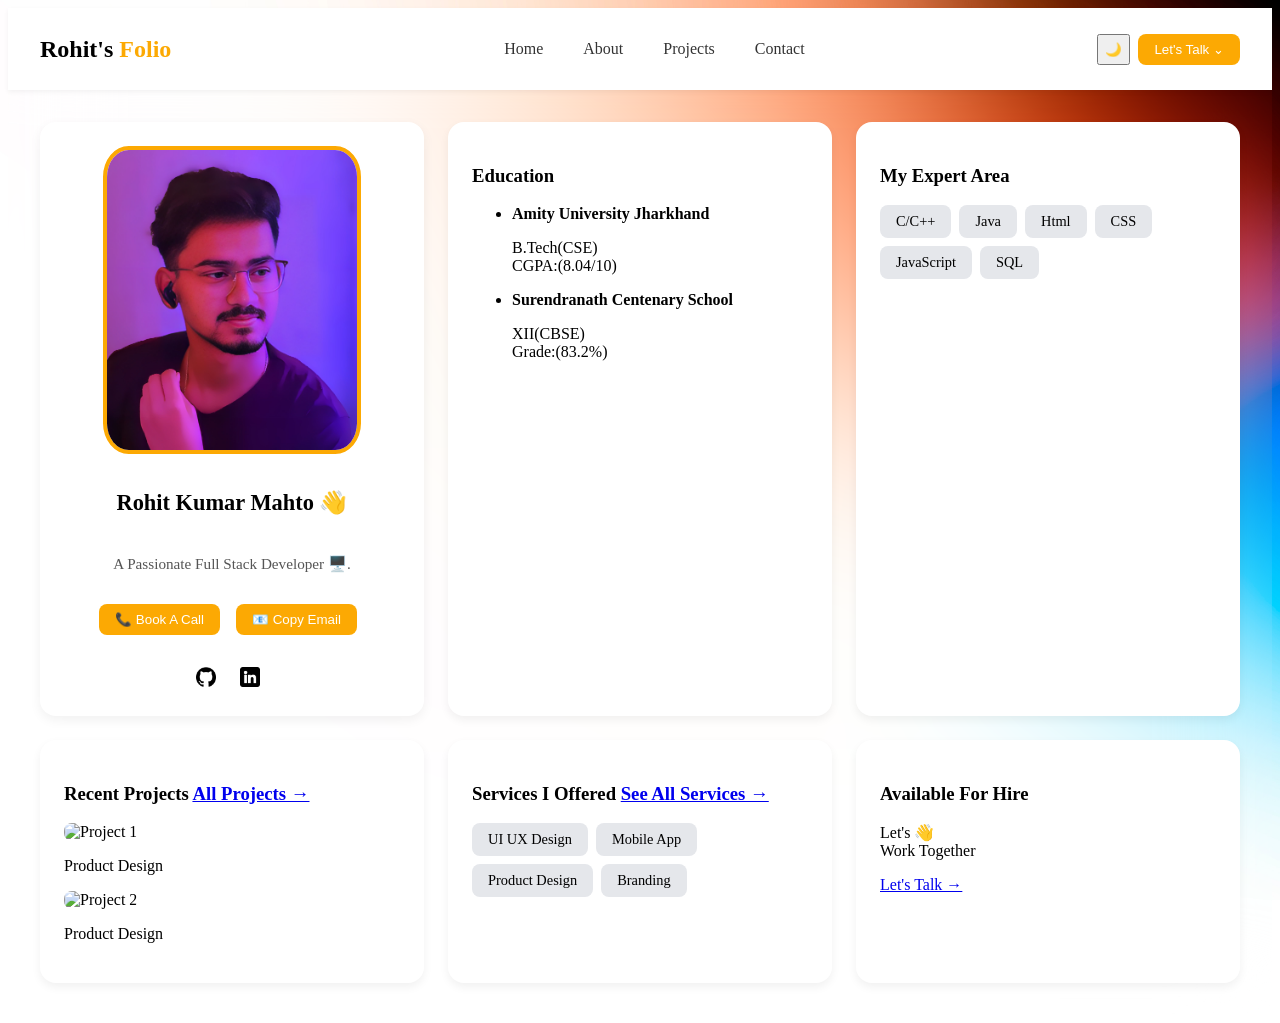
==== index.html @ 96782a8d "Add all the files for the first time" ====
<!DOCTYPE html>
<html lang="en">
  <head>
    <meta charset="UTF-8" />
    <meta name="viewport" content="width=device-width, initial-scale=1.0" />
    <title>Personal Portfolio</title>
    <link rel="stylesheet" href="style.css" />
  </head>
  <body>
    <!-- Navigation Bar -->
    <header class="navbar">
      <div class="logo">Rohit's <span>Folio</span></div>
      <nav>
        <ul class="nav-links">
          <li><a href="index.html">Home</a></li>
          <li><a href="about.html">About</a></li>
          <li><a href="projects.html">Projects</a></li>
          <li><a href="contact.html">Contact</a></li>
        </ul>
      </nav>
      <!-- Dark Mode Toggle + Let's Talk -->
      <div class="header-actions">
        <button id="darkModeToggle">🌙</button>
        <button class="talk-btn">Let's Talk ⌄</button>
      </div>
    </header>

    <!-- Main Section Grid -->
    <main class="main-grid">
      <!-- Profile Card -->
      <section class="card profile">
        <img src="profile.jpeg" alt="Profile Photo" class="profile-img" />
        <h2>Rohit Kumar Mahto 👋</h2>
        <p>A Passionate Full Stack Developer 🖥️.</p>
        <div class="actions">
          <button class="call-btn">📞 Book A Call</button>
          <button class="email-btn">📧 Copy Email</button>
        </div>
        <div class="socials">
          <a href="https://github.com/rohitxtechie"
            ><img
              src="github-logo.png"
              alt="LinkedIn"
              class="github-img"
              style="width: 20px; height: 20px"
          /></a>
          <a href="https://linkedin.com/in/rohitxtechie"
            ><img
              src="linkedin.png"
              alt="LinkedIn"
              class="linkedin-image"
              style="width: 20px; height: 20px"
          /></a>
        </div>
      </section>

      <!-- Work Experience -->
      <section class="card work">
        <h3>Education</h3>
        <ul>
          <li>
            <strong>Amity University Jharkhand</strong>
            <p>B.Tech(CSE) <br />CGPA:(8.04/10)</p>
          </li>
          <li>
            <strong>Surendranath Centenary School</strong>
            <p>XII(CBSE) <br />Grade:(83.2%)</p>
          </li>
        </ul>
      </section>

      <!-- My Expert Area -->
      <section class="card skills">
        <h3>My Expert Area</h3>
        <div class="skills-grid">
          <span>C/C++</span>
          <span>Java</span>
          <span>Html</span>
          <span>CSS</span>
          <span>JavaScript</span>
          <span>SQL</span>
        </div>
      </section>

      <!-- Recent Projects -->
      <section class="card projects">
        <h3>Recent Projects <a href="#">All Projects →</a></h3>
        <div class="project-item">
          <img src="project1.png" alt="Project 1" />
          <p>Product Design</p>
        </div>
        <div class="project-item">
          <img src="project2.png" alt="Project 2" />
          <p>Product Design</p>
        </div>
      </section>

      <!-- Services Offered -->
      <section class="card services">
        <h3>Services I Offered <a href="#">See All Services →</a></h3>
        <div class="services-grid">
          <span>UI UX Design</span>
          <span>Mobile App</span>
          <span>Product Design</span>
          <span>Branding</span>
        </div>
      </section>

      <!-- Work Together Card -->
      <section class="card contact">
        <h3>Available For Hire</h3>
        <p>Let's 👋 <br />Work Together</p>
        <a href="#">Let's Talk →</a>
      </section>
    </main>

    <!-- JavaScript -->
    <script src="backend.js"></script>
  </body>
</html>
---- style.css ----
/* style.css */

/* Animations */
@keyframes fadeInUp {
  from {
    opacity: 0;
    transform: translateY(20px);
  }
  to {
    opacity: 1;
    transform: translateY(0);
  }
}

.card {
  animation: fadeInUp 0.8s ease both;
}

/* Button Hover Effects */
button {
  transition: all 0.3s ease;
}

button:hover {
  transform: translateY(-2px);
  box-shadow: 0 8px 15px rgba(0, 0, 0, 0.1);
  opacity: 0.95;
}

/* Navbar Styles */
.navbar {
  display: flex;
  justify-content: space-between;
  align-items: center;
  padding: 1rem 2rem;
  background-color: #fff;
  box-shadow: 0 2px 5px rgba(0, 0, 0, 0.05);
  position: sticky;
  top: 0;
  z-index: 1000;
}

.logo {
  font-size: 1.5rem;
  font-weight: bold;
}

.logo span {
  color: #fca903;
}

.nav-links {
  list-style: none;
  display: flex;
  gap: 1.5rem;
}

.nav-links a {
  text-decoration: none;
  color: #333;
  font-weight: 500;
  padding: 0.25rem 0.5rem;
  border-radius: 5px;
  transition: background 0.2s;
}

.nav-links li a:hover,
.nav-links li a.active {
  background: #fca903;
  color: white;
}

.header-actions {
  display: flex;
  gap: 0.5rem;
}

.talk-btn {
  background-color: #fca903;
  color: white;
  padding: 0.5rem 1rem;
  border: none;
  border-radius: 0.5rem;
  cursor: pointer;
}

body {
  background-image: url("lightblend.jpg");
  background-attachment: fixed;
  backdrop-filter: blur(50px);
  background-size: 100% 100%;
}
/* Main Grid Layout */
.main-grid {
  display: grid;
  gap: 1.5rem;
  grid-template-columns: repeat(auto-fit, minmax(320px, 1fr));
  padding: 2rem;
}

.card {
  background: white;
  border-radius: 1rem;
  padding: 1.5rem;
  box-shadow: 0 4px 10px rgba(0, 0, 0, 0.06);
}

.profile {
  text-align: center;
  padding: 1.5rem;
  background: white;
  border-radius: 1rem;
  box-shadow: 0 4px 12px rgba(0, 0, 0, 0.06);
  display: flex;
  flex-direction: column;
  align-items: center;
  gap: 1rem;
}

.profile-img {
  width: 250px;
  height: 300px;
  border-radius: 10%;
  object-fit: cover;
  object-position: 30% 20%;
  border: 4px solid #fca903;
}

.profile h2 {
  font-size: 1.4rem;
  margin-bottom: 0.5rem;
}

.profile p {
  font-size: 0.95rem;
  color: #555;
}

.actions {
  display: flex;
  gap: 0.5rem;
  flex-wrap: wrap;
  justify-content: center;
}

.call-btn,
.email-btn {
  background: #fca903;
  color: white;
  border: none;
  padding: 0.5rem 1rem;
  border-radius: 0.5rem;
  cursor: pointer;
}

.socials {
  display: flex;
  gap: 1rem;
  justify-content: center;
  flex-wrap: wrap;
  margin-top: 1rem;
}

.socials a {
  text-decoration: none;
  font-size: 1.2rem;
  color: #fca903;
}

.actions button {
  margin-right: 0.5rem;
  padding: 0.5rem 1rem;
  border: none;
  border-radius: 0.5rem;
  cursor: pointer;
  background: #fca903;
  color: white;
}

.socials a {
  margin-right: 0.5rem;
  text-decoration: none;
  color: #fca903;
}

.skills-grid,
.services-grid {
  display: flex;
  flex-wrap: wrap;
  gap: 0.5rem;
  margin-top: 1rem;
}

.skills-grid span,
.services-grid span {
  background: #e5e7eb;
  padding: 0.5rem 1rem;
  border-radius: 0.5rem;
  font-size: 0.9rem;
}

.project-item {
  margin-top: 1rem;
}

.project-item img {
  width: 100%;
  border-radius: 0.5rem;
}

/* Dark Mode */
body.dark {
  background: #111827;
  color: #e5e7eb;
}

body.dark .card {
  background: #1f2937;
}

body.dark .navbar {
  background-color: #1f2937;
}

body.dark .nav-links a {
  color: #e5e7eb;
}

body.dark .talk-btn {
  background-color: #fca903;
}

body.dark .skills-grid span,
body.dark .services-grid span {
  background: #374151;
  color: #f9fafb;
}
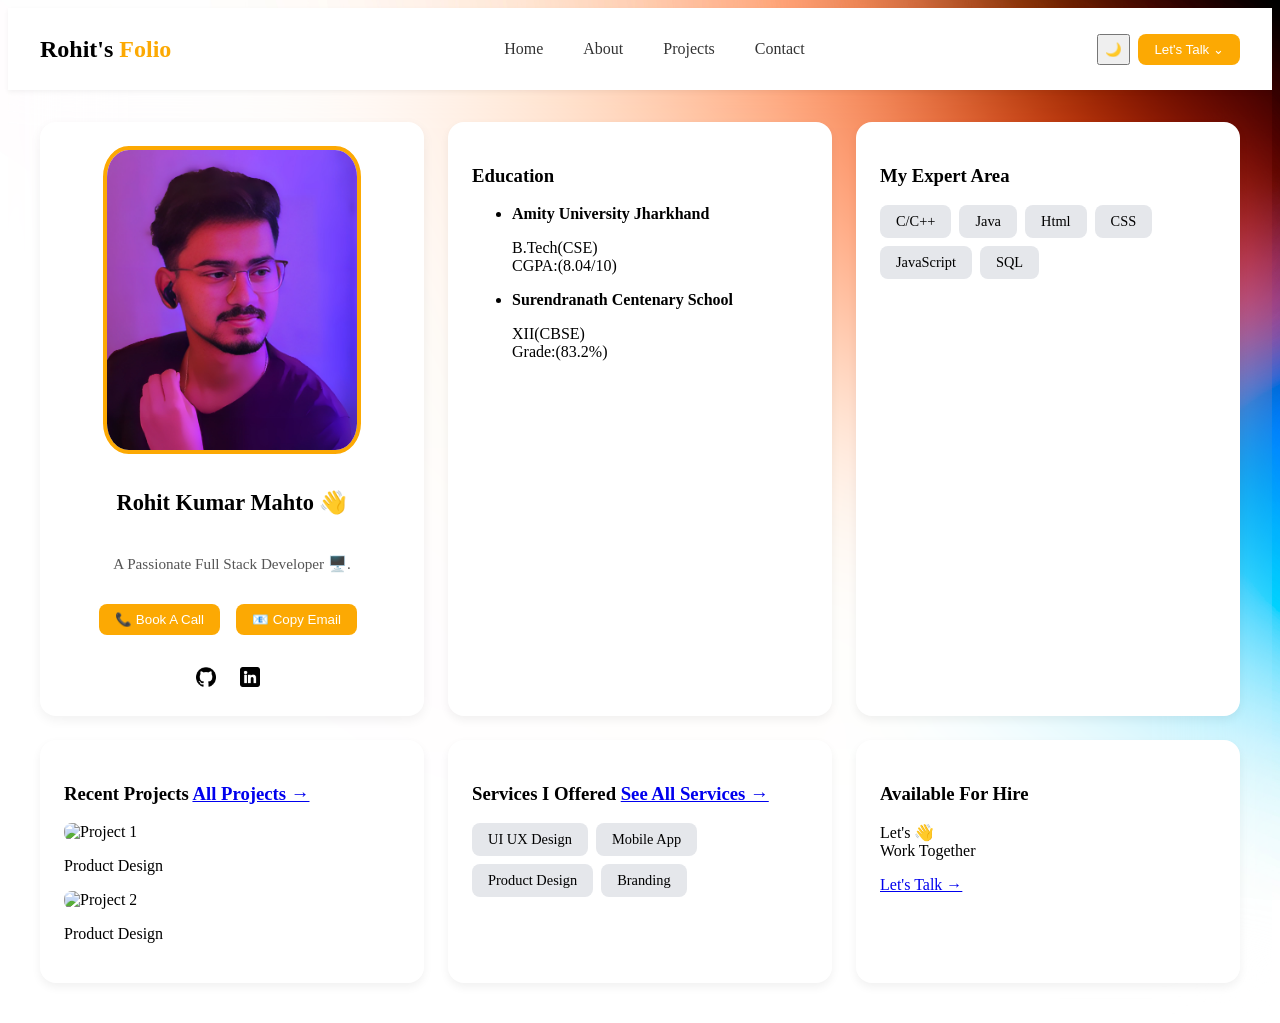
==== commit 8e0c52e0: "Made more respoonsive and mobile Friendly" ====
--- a/index.html
+++ b/index.html
@@ -10,8 +10,18 @@
     <!-- Navigation Bar -->
     <header class="navbar">
       <div class="logo">Rohit's <span>Folio</span></div>
+      <div
+        class="hamburger"
+        id="hamburgerMenu"
+        aria-label="Open navigation"
+        tabindex="0"
+      >
+        <span></span>
+        <span></span>
+        <span></span>
+      </div>
       <nav>
-        <ul class="nav-links">
+        <ul class="nav-links" id="navLinks">
           <li><a href="index.html">Home</a></li>
           <li><a href="about.html">About</a></li>
           <li><a href="projects.html">Projects</a></li>
--- a/style.css
+++ b/style.css
@@ -235,3 +235,144 @@
   background: #374151;
   color: #f9fafb;
 }
+
+/* --- Responsive Improvements --- */
+@media (max-width: 1024px) {
+  .navbar {
+    padding: 1rem;
+  }
+  .main-grid {
+    padding: 1rem;
+    gap: 1rem;
+  }
+  .profile-img {
+    width: 180px;
+    height: 200px;
+  }
+}
+
+@media (max-width: 768px) {
+  .navbar {
+    flex-direction: column;
+    align-items: flex-start;
+    gap: 0.5rem;
+    padding: 0.5rem 1rem;
+  }
+  .nav-links {
+    flex-direction: column;
+    gap: 0.5rem;
+    width: 100%;
+    display: none;
+    background: #fff;
+    position: absolute;
+    top: 60px;
+    left: 0;
+    box-shadow: 0 2px 8px rgba(0, 0, 0, 0.08);
+    z-index: 1001;
+  }
+  .nav-links.open {
+    display: flex;
+  }
+  .header-actions {
+    width: 100%;
+    justify-content: flex-end;
+  }
+  .main-grid {
+    grid-template-columns: 1fr;
+    padding: 0.5rem;
+    gap: 0.75rem;
+  }
+  .card,
+  .profile {
+    padding: 1rem;
+  }
+  .profile-img {
+    width: 120px;
+    height: 140px;
+  }
+}
+
+@media (max-width: 480px) {
+  .navbar {
+    padding: 0.25rem 0.5rem;
+  }
+  .main-grid {
+    padding: 0.25rem;
+    gap: 0.5rem;
+  }
+  .card,
+  .profile {
+    padding: 0.5rem;
+    border-radius: 0.5rem;
+  }
+  .profile-img {
+    width: 80px;
+    height: 90px;
+  }
+  .logo {
+    font-size: 1.1rem;
+  }
+}
+
+/* Hamburger menu styles for mobile nav */
+.hamburger {
+  display: none;
+  flex-direction: column;
+  cursor: pointer;
+  width: 32px;
+  height: 32px;
+  justify-content: center;
+  align-items: center;
+  z-index: 1002;
+}
+.hamburger span {
+  height: 3px;
+  width: 24px;
+  background: #333;
+  margin: 3px 0;
+  border-radius: 2px;
+  transition: all 0.3s;
+}
+@media (max-width: 768px) {
+  .hamburger {
+    display: flex;
+  }
+}
+
+/* --- Enhanced Animations & Hover Effects --- */
+.card {
+  transition: box-shadow 0.3s, transform 0.3s;
+}
+.card:hover {
+  box-shadow: 0 12px 32px rgba(252, 169, 3, 0.15), 0 2px 8px rgba(0, 0, 0, 0.08);
+  transform: translateY(-6px) scale(1.025);
+}
+.profile-img,
+.project-item img {
+  transition: transform 0.4s cubic-bezier(0.4, 2, 0.6, 1), box-shadow 0.3s;
+}
+.profile-img:hover,
+.project-item img:hover {
+  transform: scale(1.06) rotate(-2deg);
+  box-shadow: 0 8px 24px rgba(252, 169, 3, 0.18);
+}
+.socials a img {
+  transition: transform 0.3s, filter 0.3s;
+}
+.socials a img:hover {
+  transform: scale(1.2) rotate(8deg);
+  filter: brightness(1.2) drop-shadow(0 2px 8px #fca90344);
+}
+button,
+.call-btn,
+.email-btn,
+.talk-btn {
+  transition: background 0.3s, color 0.3s, box-shadow 0.3s, transform 0.2s;
+}
+button:active,
+.call-btn:active,
+.email-btn:active,
+.talk-btn:active {
+  transform: scale(0.97);
+  box-shadow: 0 2px 6px rgba(252, 169, 3, 0.12);
+}
